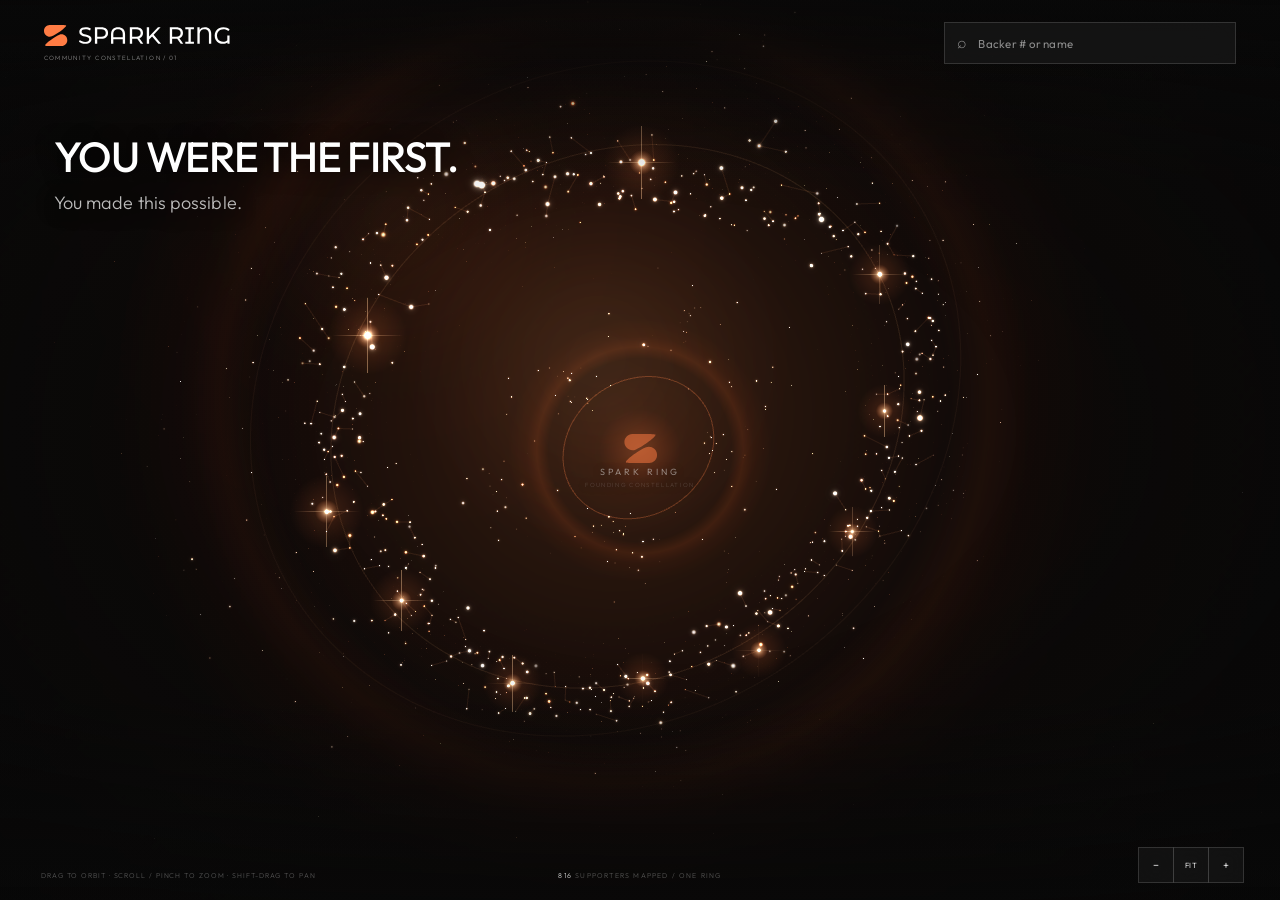
==== index.html @ a49e3fbf "Deploy iOS search zoom and mobile artifact fixes" ====
<!doctype html>
<html lang="en">
<head>
<meta charset="utf-8">
<meta name="viewport" content="width=device-width, initial-scale=1, maximum-scale=1, user-scalable=no, viewport-fit=cover">
<meta name="theme-color" content="#040404">
<title>Spark Ring — The First 853</title>
<link rel="stylesheet" href="assets/outfit.css">
<link rel="stylesheet" href="assets/app.css?v=20261102-2">
</head>
<body>
<div id="app">
  <canvas id="universe" aria-label="Interactive three-dimensional constellation of 816 Kickstarter supporters"></canvas>
  <div class="vignette" aria-hidden="true"></div>
  <div class="grain" aria-hidden="true"></div>

  <header class="topbar">
    <div class="brand" aria-label="Spark Ring">
      <div class="brand-copy">
        <img class="brand-logo" src="assets/spark-ring-logo-dark.svg" alt="Spark Ring">
        <span class="brand-sub">COMMUNITY CONSTELLATION / 01</span>
      </div>
    </div>

    <div class="search-shell" id="search-shell">
      <div class="search-box">
        <span class="search-icon" aria-hidden="true">⌕</span>
        <input id="search-input" type="search" autocomplete="off" spellcheck="false" aria-label="Search by Backer Number or username" placeholder="Backer # or name">
        <button id="search-clear" class="search-clear" type="button" aria-label="Clear search">ESC</button>
      </div>
      <div id="search-results" class="search-results" role="listbox" aria-label="Search results" hidden></div>
    </div>
  </header>

  <section class="hero" aria-label="Campaign title">
    <h1 id="headline">YOU WERE THE FIRST.</h1>
    <p class="headline-sub">You made this possible.</p>
  </section>

  <div id="label-layer" class="label-layer" aria-hidden="true"></div>

  <div id="center-brand" class="center-brand" aria-hidden="true">
    <img class="center-mark" src="assets/spark-ring-mark.svg" alt="">
    <span class="center-name">SPARK RING</span>
    <span class="center-sub">FOUNDING CONSTELLATION</span>
  </div>

  <div id="selected-label" class="selected-label" hidden aria-live="polite">
    <span class="selected-kicker">BACKER</span>
    <span class="selected-number" id="selected-number">#—</span>
    <span class="selected-name" id="selected-name">—</span>
    <span class="selected-meta" id="selected-meta">—</span>
  </div>

  <div class="hint" aria-hidden="true">DRAG TO ORBIT · SCROLL / PINCH TO ZOOM · SHIFT-DRAG TO PAN</div>
  <div class="status" aria-hidden="true"><span id="status-count">816</span> SUPPORTERS MAPPED / ONE RING</div>

  <div class="controls" aria-label="Camera controls">
    <button id="zoom-out" class="control" type="button" aria-label="Zoom out">−</button>
    <button id="reset-view" class="control reset" type="button" aria-label="Reset view">FIT</button>
    <button id="zoom-in" class="control" type="button" aria-label="Zoom in">+</button>
  </div>

  <div id="loading" class="loading">
    <img class="loading-mark" src="assets/spark-ring-mark.svg" alt="">
    <span>ASSEMBLING THE CONSTELLATION</span>
  </div>
  <div id="error" class="error" hidden></div>
</div>

<script src="vendor/three.min.js"></script>
<script src="assets/constellation-data.js"></script>
<script src="assets/app.js?v=20261102-2"></script>
</body>
</html>
---- assets/outfit.css ----
@font-face {
  font-family: 'Outfit';
  font-style: normal;
  font-weight: 100 900;
  font-display: block;
  src: url([data-uri]) format('woff2');
}
---- assets/app.css ----
:root {
  --black: #080808;
  --charcoal: #1F1F1F;
  --orange: #FF7C44;
  --white: #FFFFFF;
  --mist: #DEDEDE;
  --line: rgba(222, 222, 222, .16);
  --line-orange: rgba(255, 124, 68, .58);
  --muted: rgba(222, 222, 222, .60);
  --quiet: rgba(222, 222, 222, .36);
  --font: "Outfit", "Arial", sans-serif;
}

* { box-sizing: border-box; }
html, body { width: 100%; height: 100%; margin: 0; background: var(--black); overflow: hidden; }
body {
  color: var(--white);
  font-family: var(--font);
  font-weight: 400;
  overscroll-behavior: none;
  -webkit-font-smoothing: antialiased;
  -webkit-text-size-adjust: 100%;
  text-rendering: optimizeLegibility;
  touch-action: manipulation;
}
button, input { font: inherit; }
button { color: inherit; }
::selection { background: rgba(255, 124, 68, .32); color: var(--white); }
[hidden] { display: none !important; }

#app {
  position: fixed;
  inset: 0;
  width: 100%;
  height: 100%;
  height: 100dvh;
  overflow: hidden;
  background: var(--black);
}
#universe {
  position: absolute;
  inset: 0;
  width: 100%;
  height: 100%;
  display: block;
  touch-action: none;
  cursor: grab;
}
#universe.dragging { cursor: grabbing; }

.vignette {
  position: absolute; inset: 0; pointer-events: none; z-index: 2;
  background:
    radial-gradient(ellipse 68% 64% at 52% 48%, transparent 40%, rgba(8, 8, 8, .42) 100%),
    linear-gradient(to bottom, rgba(8, 8, 8, .52), transparent 20%, transparent 78%, rgba(8, 8, 8, .62));
}
.grain {
  display: none;
  position: absolute; inset: 0; pointer-events: none; z-index: 3; opacity: .08;
  background-image: url("data:image/svg+xml,%3Csvg xmlns='http://www.w3.org/2000/svg' width='180' height='180'%3E%3Cfilter id='n'%3E%3CfeTurbulence type='fractalNoise' baseFrequency='.82' numOctaves='2' stitchTiles='stitch'/%3E%3C/filter%3E%3Crect width='100%25' height='100%25' filter='url(%23n)' opacity='.20'/%3E%3C/svg%3E");
  mix-blend-mode: soft-light;
}

.topbar {
  position: fixed; top: 0; left: 0; right: 0; z-index: 30;
  display: flex; align-items: center; justify-content: space-between; gap: 24px;
  padding: max(22px, env(safe-area-inset-top)) clamp(18px, 3.4vw, 52px) 18px;
  pointer-events: none;
  background: linear-gradient(to bottom, rgba(8, 8, 8, .62), rgba(8, 8, 8, 0));
}
.topbar > * { pointer-events: auto; }

.brand { display: flex; align-items: flex-start; min-width: 0; user-select: none; }
.brand-copy { display: flex; flex-direction: column; gap: 8px; min-width: 0; }
.brand-logo { display: block; height: 21px; width: auto; }
.brand-sub {
  font-size: 6.2px; font-weight: 300; letter-spacing: .22em;
  color: var(--muted); white-space: nowrap;
}

.search-shell { position: relative; width: min(292px, 33vw); min-width: 186px; }
.search-box {
  display: flex; align-items: center; gap: 9px; height: 42px; padding: 0 12px;
  border: 1px solid var(--line);
  background: rgba(31, 31, 31, .52);
  backdrop-filter: blur(14px);
  transition: border-color .2s ease, background .2s ease;
}
.search-box:focus-within { border-color: var(--line-orange); background: rgba(31, 31, 31, .72); }
.search-icon { color: var(--muted); font-size: 16px; line-height: 1; transform: translateY(-1px); }
#search-input {
  flex: 1; min-width: 0; border: 0; outline: 0; background: transparent;
  color: var(--white); font-size: 11.5px; font-weight: 400; letter-spacing: .02em;
  touch-action: manipulation;
}
#search-input::placeholder { color: var(--muted); }
#search-input::-webkit-search-cancel-button,
#search-input::-webkit-search-decoration { display: none; -webkit-appearance: none; }
.search-clear {
  border: 0; background: transparent; color: var(--quiet); cursor: pointer;
  font-size: 8px; font-weight: 400; letter-spacing: .12em; padding: 4px 0 4px 5px;
}
.search-clear:hover { color: var(--mist); }

.search-results {
  position: absolute; top: calc(100% + 8px); left: 0; right: 0;
  max-height: min(46vh, 390px); overflow: auto;
  border: 1px solid var(--line);
  background: rgba(31, 31, 31, .95);
  backdrop-filter: blur(20px);
  box-shadow: 0 18px 54px rgba(0, 0, 0, .45);
  scrollbar-width: thin;
  scrollbar-color: rgba(222, 222, 222, .24) transparent;
}
.search-result {
  display: grid; grid-template-columns: 64px 1fr; gap: 10px; align-items: center;
  width: 100%; border: 0; border-bottom: 1px solid var(--line);
  background: transparent; text-align: left; padding: 11px 13px; cursor: pointer;
}
.search-result:last-child { border-bottom: 0; }
.search-result:hover, .search-result.active { background: rgba(255, 124, 68, .08); }
.result-number { color: var(--white); font-size: 13px; font-weight: 500; letter-spacing: -.01em; }
.result-name { color: var(--mist); font-size: 10.5px; font-weight: 400; line-height: 1.2; }
.result-meta {
  display: block; margin-top: 4px; color: var(--quiet);
  font-size: 7px; font-weight: 300; letter-spacing: .10em;
}
.search-empty {
  padding: 16px 13px; color: var(--quiet); font-size: 8px; font-weight: 300;
  letter-spacing: .10em; line-height: 1.7;
}

.hero {
  position: fixed; z-index: 12; pointer-events: none;
  left: clamp(18px, 4.2vw, 64px);
  top: clamp(120px, 15vh, 158px);
  max-width: min(72vw, 800px);
  text-shadow: 0 2px 20px rgba(0, 0, 0, .62);
}
#headline {
  margin: 0; color: var(--white);
  font-size: clamp(38px, 3.3vw, 56px);
  line-height: 1.02;
  letter-spacing: -.03em;
  font-weight: 500;
  white-space: nowrap;
}
.headline-sub {
  margin: 13px 0 0;
  color: rgba(222, 222, 222, .84);
  font-size: clamp(18px, 1.35vw, 22px);
  line-height: 1.3;
  letter-spacing: .005em;
  font-weight: 300;
}

.label-layer { position: fixed; inset: 0; z-index: 15; pointer-events: none; overflow: hidden; }
.star-tag {
  position: absolute; left: 0; top: 0; white-space: nowrap;
  opacity: 0; will-change: transform, opacity;
  text-shadow: 0 1px 2px rgba(0, 0, 0, .95), 0 0 8px rgba(0, 0, 0, .9);
  transition: opacity .18s ease;
}
.star-tag.visible { opacity: 1; }
.star-tag .tag-number {
  display: block; font-size: 10px; line-height: 1.05; font-weight: 500;
  color: var(--white); letter-spacing: .01em;
}
.star-tag .tag-name {
  display: block; margin-top: 2px; font-size: 7.2px; line-height: 1.1; font-weight: 300;
  color: var(--mist); letter-spacing: .02em; opacity: .72;
}

.selected-label {
  position: fixed; z-index: 22; pointer-events: none;
  transform: translate(-50%, -100%);
  padding: 9px 14px 10px;
  text-align: center; white-space: nowrap;
  background: radial-gradient(ellipse at center, rgba(31, 31, 31, .82), rgba(31, 31, 31, 0) 74%);
  text-shadow: 0 1px 3px #000, 0 0 12px rgba(0, 0, 0, .95);
}
.selected-label::after {
  content: ""; display: block; width: 1px; height: 12px;
  margin: 6px auto -17px; background: linear-gradient(var(--orange), transparent);
  opacity: .7;
}
.selected-label.below::after {
  position: absolute; top: -12px; left: 50%;
  width: 1px; height: 12px; margin: 0;
  background: linear-gradient(transparent, var(--orange));
}
.selected-kicker {
  display: block; font-size: 6.5px; font-weight: 500; letter-spacing: .24em;
  color: var(--orange); margin-bottom: 4px;
}
.selected-number {
  display: block; font-size: clamp(20px, 2vw, 25px); line-height: 1;
  font-weight: 500; color: var(--white); letter-spacing: -.02em;
}
.selected-name {
  display: block; margin-top: 5px; font-size: 10.5px; font-weight: 300;
  color: var(--mist); letter-spacing: .03em;
}
.selected-meta {
  display: block; margin-top: 5px; color: var(--quiet);
  font-size: 6.5px; font-weight: 300; letter-spacing: .10em;
}

.center-brand {
  position: fixed; z-index: 10; pointer-events: none;
  transform: translate(-50%, 0);
  display: flex; flex-direction: column; align-items: center;
  text-align: center; opacity: 0; transition: opacity .35s ease;
  text-shadow: 0 1px 8px rgba(0, 0, 0, .8);
}
.center-brand.visible { opacity: .92; }
.center-mark { display: block; width: 34px; height: auto; margin-bottom: 3px; }
.center-name { font-size: 9px; font-weight: 400; letter-spacing: .34em; color: var(--mist); }
.center-sub { margin-top: 4px; font-size: 6px; font-weight: 300; letter-spacing: .22em; color: var(--quiet); }

.hint {
  position: fixed; z-index: 20; left: clamp(18px, 3.2vw, 48px);
  bottom: max(20px, env(safe-area-inset-bottom));
  color: var(--quiet); font-size: 7px; font-weight: 300;
  letter-spacing: .13em; pointer-events: none;
}
.status {
  position: fixed; z-index: 20; left: 50%; bottom: max(20px, env(safe-area-inset-bottom));
  transform: translateX(-50%);
  color: var(--quiet); font-size: 7px; font-weight: 300;
  letter-spacing: .17em; pointer-events: none; white-space: nowrap;
}
.status span { color: var(--mist); }

.controls {
  position: fixed; z-index: 24; right: clamp(16px, 2.8vw, 42px);
  bottom: max(17px, env(safe-area-inset-bottom));
  display: flex; align-items: center; gap: 0;
}
.control {
  min-width: 36px; height: 36px; padding: 0 9px;
  border: 1px solid var(--line);
  background: rgba(31, 31, 31, .48);
  backdrop-filter: blur(12px);
  color: var(--mist); font-size: 11px; font-weight: 400; cursor: pointer;
  transition: color .18s ease, border-color .18s ease, background .18s ease;
}
.control + .control { margin-left: -1px; }
.control:hover { color: var(--white); border-color: var(--line-orange); background: rgba(31, 31, 31, .72); }
.control.reset { font-size: 7.5px; letter-spacing: .10em; }

.loading {
  position: fixed; inset: 0; z-index: 60;
  display: flex; align-items: center; justify-content: center; gap: 14px;
  background: var(--black); color: var(--mist);
  font-size: 8px; font-weight: 300; letter-spacing: .24em;
  transition: opacity .8s ease, visibility .8s ease;
}
.loading.done { opacity: 0; visibility: hidden; }
.loading-mark { display: block; width: 30px; height: auto; opacity: .72; animation: brand-pulse 2.3s ease-in-out infinite; }
@keyframes brand-pulse { 0%, 100% { opacity: .42; } 50% { opacity: .9; } }
.error {
  position: fixed; inset: 0; z-index: 70; display: grid; place-items: center;
  background: var(--black); color: var(--mist); font-size: 11px; font-weight: 400;
  line-height: 1.8; padding: 30px; text-align: center;
}

@media (max-width: 900px) {
  .brand-logo { height: 18px; }
  .search-shell { width: min(260px, 36vw); min-width: 176px; }
}

@media (max-width: 760px) {
  .topbar { padding: max(16px, env(safe-area-inset-top)) 16px 12px; gap: 10px; }
  .brand-logo { height: 17px; }
  .brand-sub { display: none; }
  .search-shell { width: min(184px, 47vw); min-width: 140px; }
  .search-box { height: 39px; padding: 0 9px; gap: 7px; }
  #search-input { font-size: 16px; }
  #search-input::placeholder { font-size: 12.5px; }
  .search-clear { font-size: 7px; }
  .search-results { max-height: 50vh; }
  .result-number { font-size: 12px; }
  .result-name { font-size: 10px; }
  .hero { top: 92px; left: 18px; max-width: 94vw; }
  .grain { display: none; }
  #headline { font-size: clamp(29px, 7.4vw, 34px); line-height: 1.02; }
  .headline-sub { margin-top: 11px; font-size: 17px; }
  .hint { display: none; }
  .status {
    display: block;
    bottom: calc(max(13px, env(safe-area-inset-bottom)) + 43px);
    font-size: 6px;
    letter-spacing: .10em;
  }
  .controls { right: 14px; bottom: max(13px, env(safe-area-inset-bottom)); }
  .control { min-width: 33px; height: 33px; }
  .selected-label { max-width: 78vw; }
  .center-mark { width: 28px; }
  .center-name { font-size: 8px; }
  .center-sub { font-size: 5.5px; }
}

@media (max-width: 390px) {
  .brand-logo { height: 14px; }
  .search-shell { width: 44vw; min-width: 136px; }
  .topbar { gap: 9px; }
  .hero { top: 86px; }
  #headline { font-size: clamp(28px, 7.4vw, 30px); }
}

@media (prefers-reduced-motion: reduce) {
  *, *::before, *::after { animation-duration: .001ms !important; transition-duration: .001ms !important; }
}

/* The full-screen noise blend is a known weak spot on mobile GPU compositors. */
@media (pointer: coarse) {
  .grain { display: none; }
}
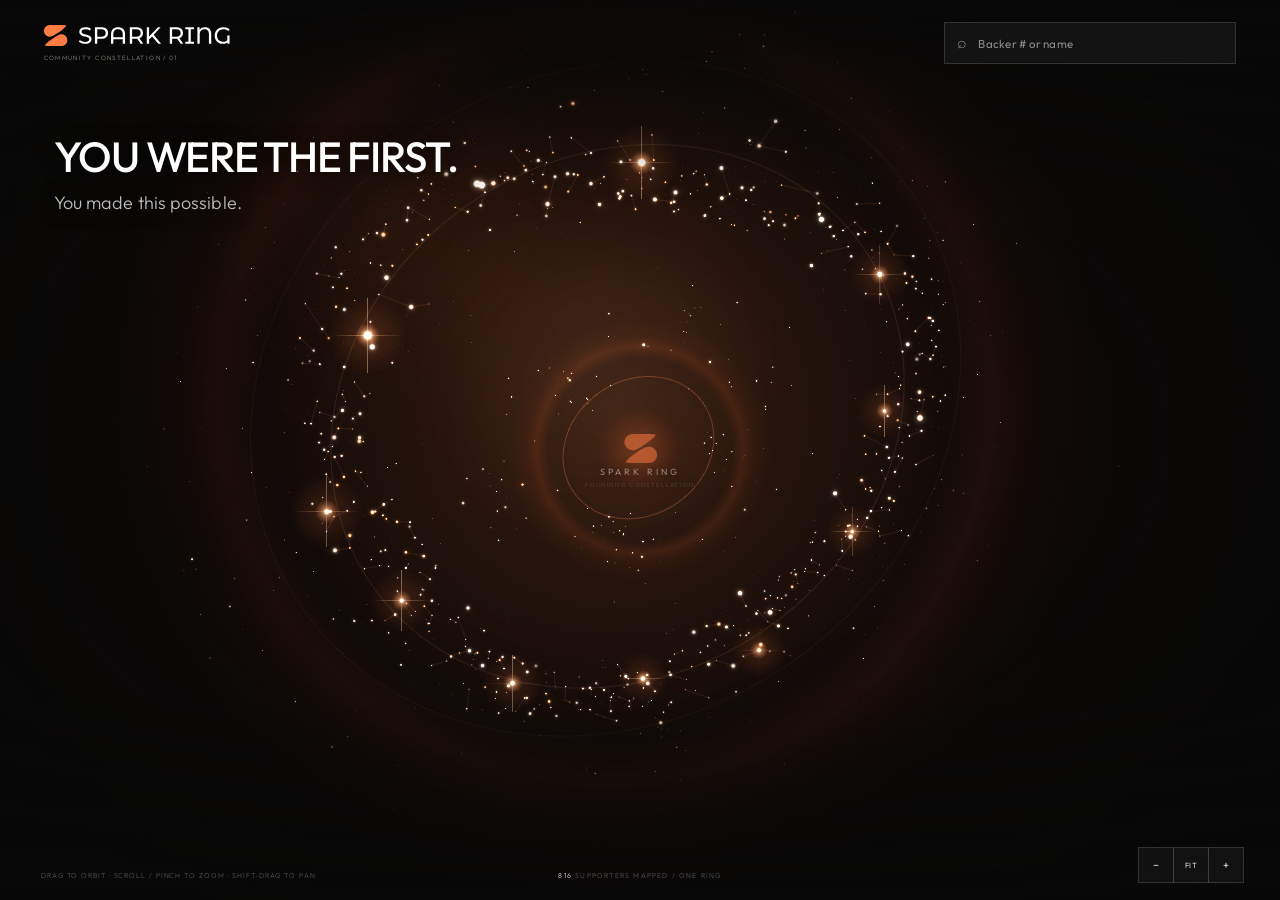
==== commit 2fa2c127: "Deploy GLSL mobile black-spot fix" ====
--- a/index.html
+++ b/index.html
@@ -6,7 +6,7 @@
 <meta name="theme-color" content="#040404">
 <title>Spark Ring — The First 853</title>
 <link rel="stylesheet" href="assets/outfit.css">
-<link rel="stylesheet" href="assets/app.css?v=20261102-2">
+<link rel="stylesheet" href="assets/app.css?v=20261102-3">
 </head>
 <body>
 <div id="app">
@@ -70,6 +70,6 @@
 
 <script src="vendor/three.min.js"></script>
 <script src="assets/constellation-data.js"></script>
-<script src="assets/app.js?v=20261102-2"></script>
+<script src="assets/app.js?v=20261102-3"></script>
 </body>
 </html>
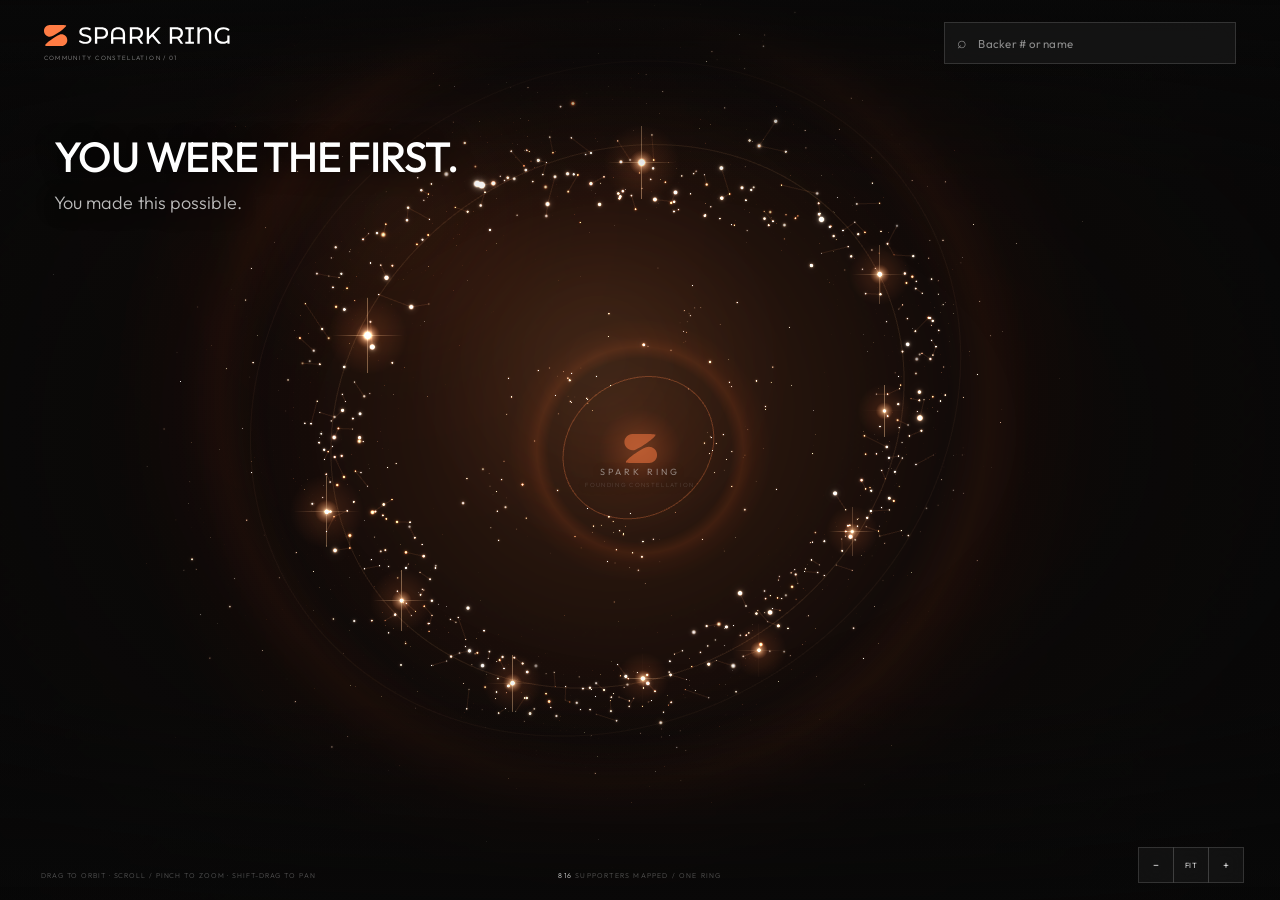
==== commit ac03fa81: "Deploy mobile tile-GPU compatibility fix" ====
--- a/index.html
+++ b/index.html
@@ -6,7 +6,7 @@
 <meta name="theme-color" content="#040404">
 <title>Spark Ring — The First 853</title>
 <link rel="stylesheet" href="assets/outfit.css">
-<link rel="stylesheet" href="assets/app.css?v=20261102-3">
+<link rel="stylesheet" href="assets/app.css?v=20261102-4">
 </head>
 <body>
 <div id="app">
@@ -70,6 +70,6 @@
 
 <script src="vendor/three.min.js"></script>
 <script src="assets/constellation-data.js"></script>
-<script src="assets/app.js?v=20261102-3"></script>
+<script src="assets/app.js?v=20261102-4"></script>
 </body>
 </html>
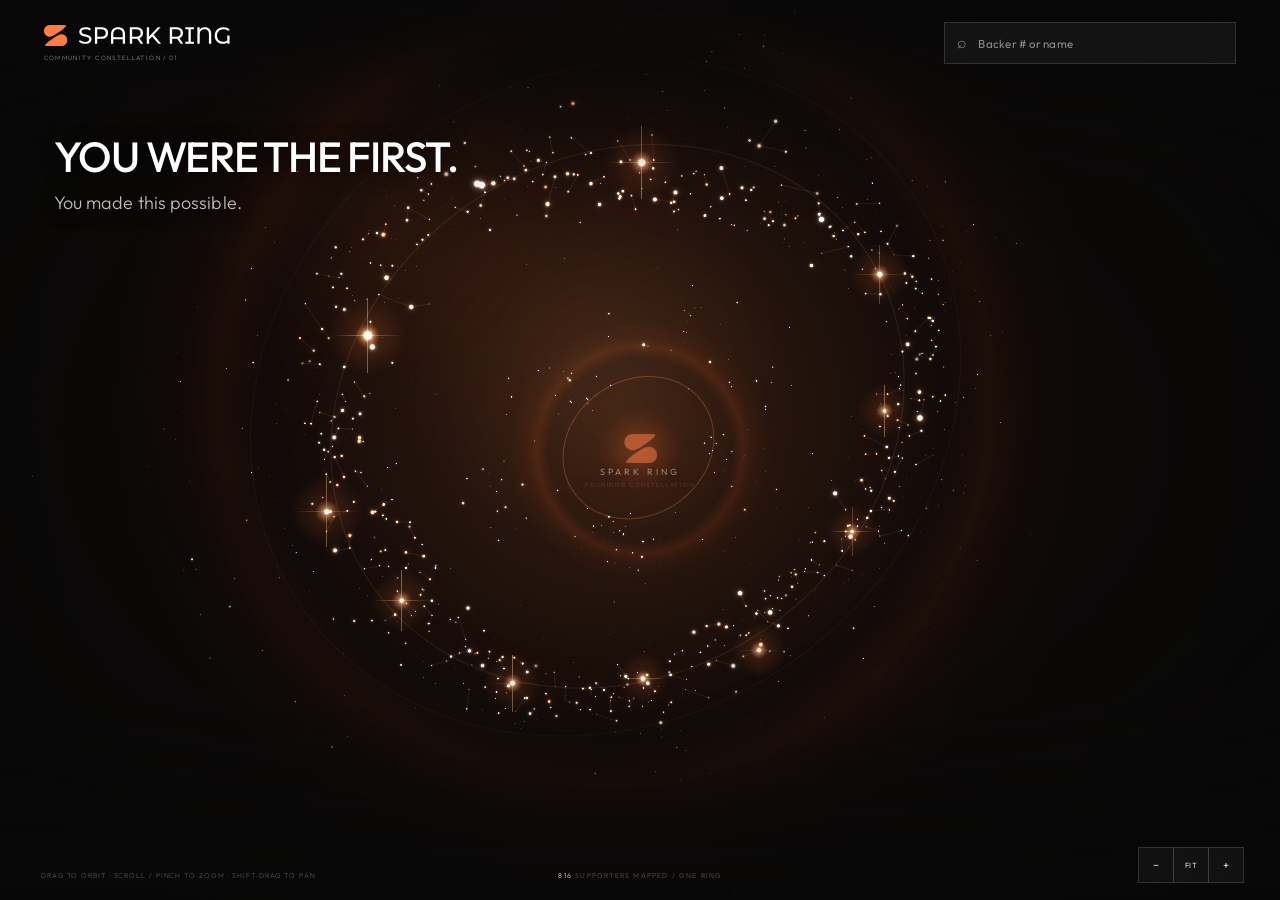
==== commit dfc7c8d0: "Deploy mobile layer diagnostics" ====
--- a/index.html
+++ b/index.html
@@ -6,7 +6,7 @@
 <meta name="theme-color" content="#040404">
 <title>Spark Ring — The First 853</title>
 <link rel="stylesheet" href="assets/outfit.css">
-<link rel="stylesheet" href="assets/app.css?v=20261102-4">
+<link rel="stylesheet" href="assets/app.css?v=20261102-5">
 </head>
 <body>
 <div id="app">
@@ -70,6 +70,6 @@
 
 <script src="vendor/three.min.js"></script>
 <script src="assets/constellation-data.js"></script>
-<script src="assets/app.js?v=20261102-4"></script>
+<script src="assets/app.js?v=20261102-5"></script>
 </body>
 </html>
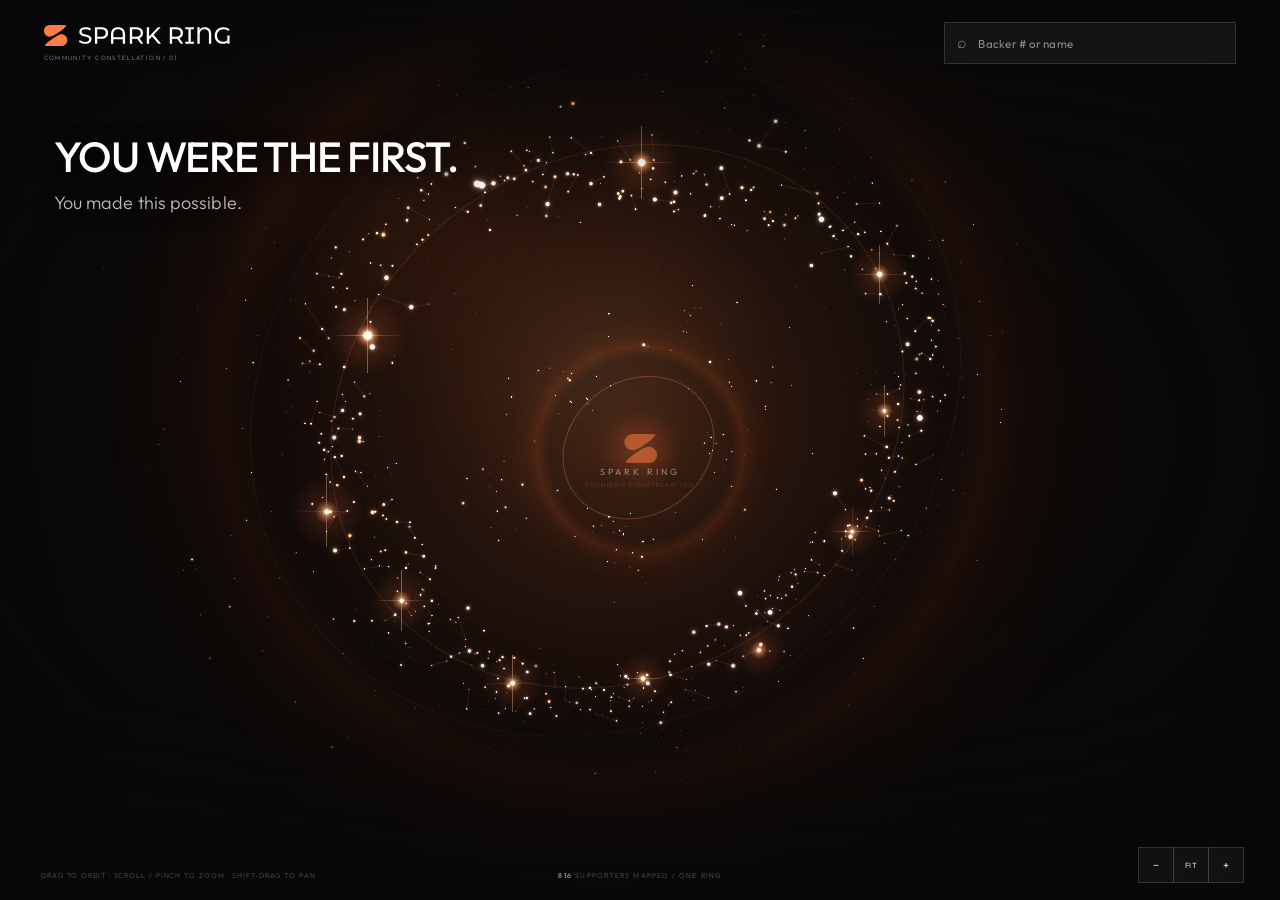
==== commit 2ee171ff: "Deploy grey-background layer diagnostics" ====
--- a/index.html
+++ b/index.html
@@ -6,7 +6,7 @@
 <meta name="theme-color" content="#040404">
 <title>Spark Ring — The First 853</title>
 <link rel="stylesheet" href="assets/outfit.css">
-<link rel="stylesheet" href="assets/app.css?v=20261102-5">
+<link rel="stylesheet" href="assets/app.css?v=20261102-6">
 </head>
 <body>
 <div id="app">
@@ -70,6 +70,6 @@
 
 <script src="vendor/three.min.js"></script>
 <script src="assets/constellation-data.js"></script>
-<script src="assets/app.js?v=20261102-5"></script>
+<script src="assets/app.js?v=20261102-6"></script>
 </body>
 </html>
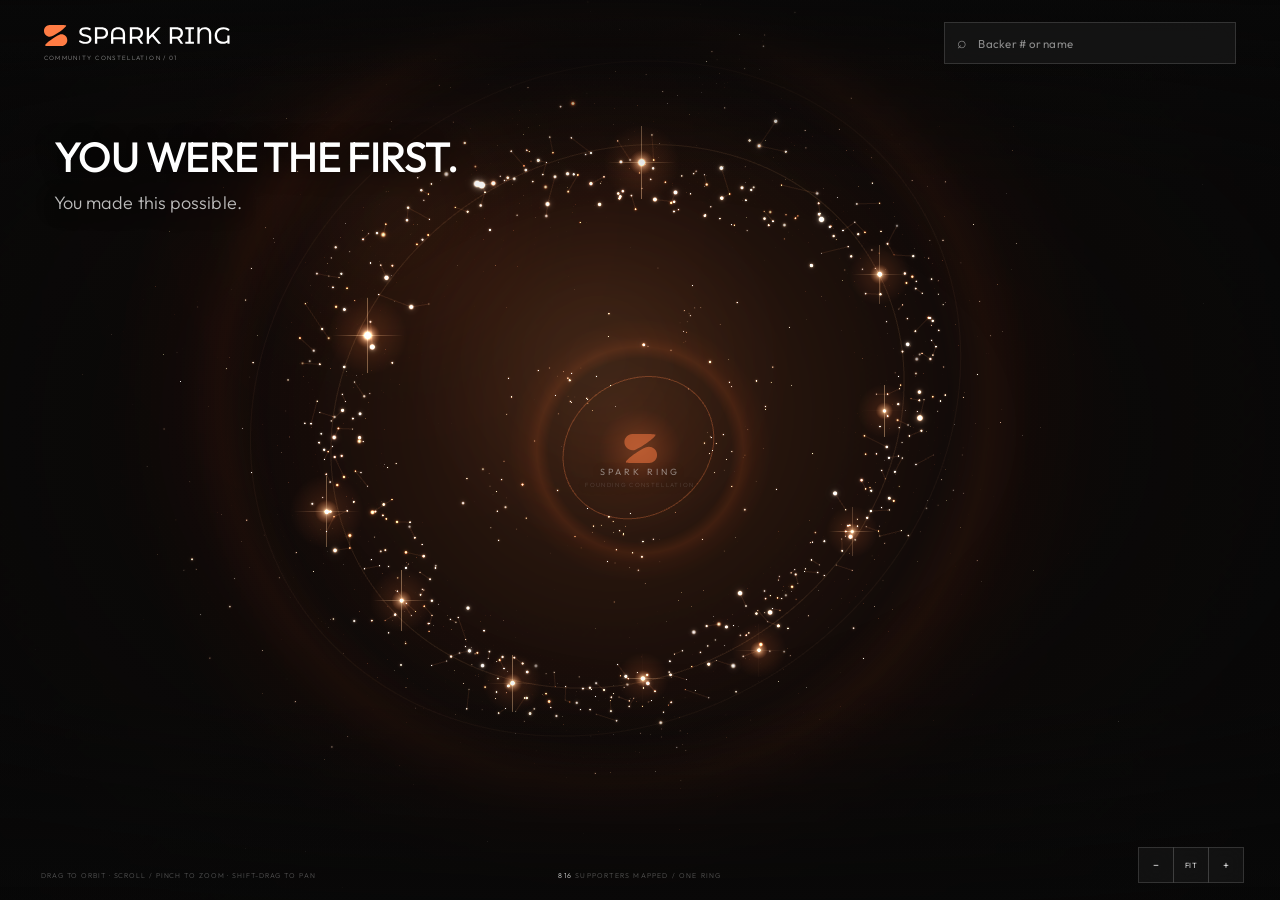
==== commit fdebcc4f: "Deploy warm-base mobile coverage fix" ====
--- a/index.html
+++ b/index.html
@@ -6,7 +6,7 @@
 <meta name="theme-color" content="#040404">
 <title>Spark Ring — The First 853</title>
 <link rel="stylesheet" href="assets/outfit.css">
-<link rel="stylesheet" href="assets/app.css?v=20261102-6">
+<link rel="stylesheet" href="assets/app.css?v=20261102-7">
 </head>
 <body>
 <div id="app">
@@ -70,6 +70,6 @@
 
 <script src="vendor/three.min.js"></script>
 <script src="assets/constellation-data.js"></script>
-<script src="assets/app.js?v=20261102-6"></script>
+<script src="assets/app.js?v=20261102-7"></script>
 </body>
 </html>
--- a/assets/app.css
+++ b/assets/app.css
@@ -271,6 +271,7 @@
 }
 
 @media (max-width: 760px) {
+  html, body, #app { background: #140b07; }
   .topbar { padding: max(16px, env(safe-area-inset-top)) 16px 12px; gap: 10px; }
   .brand-logo { height: 17px; }
   .brand-sub { display: none; }
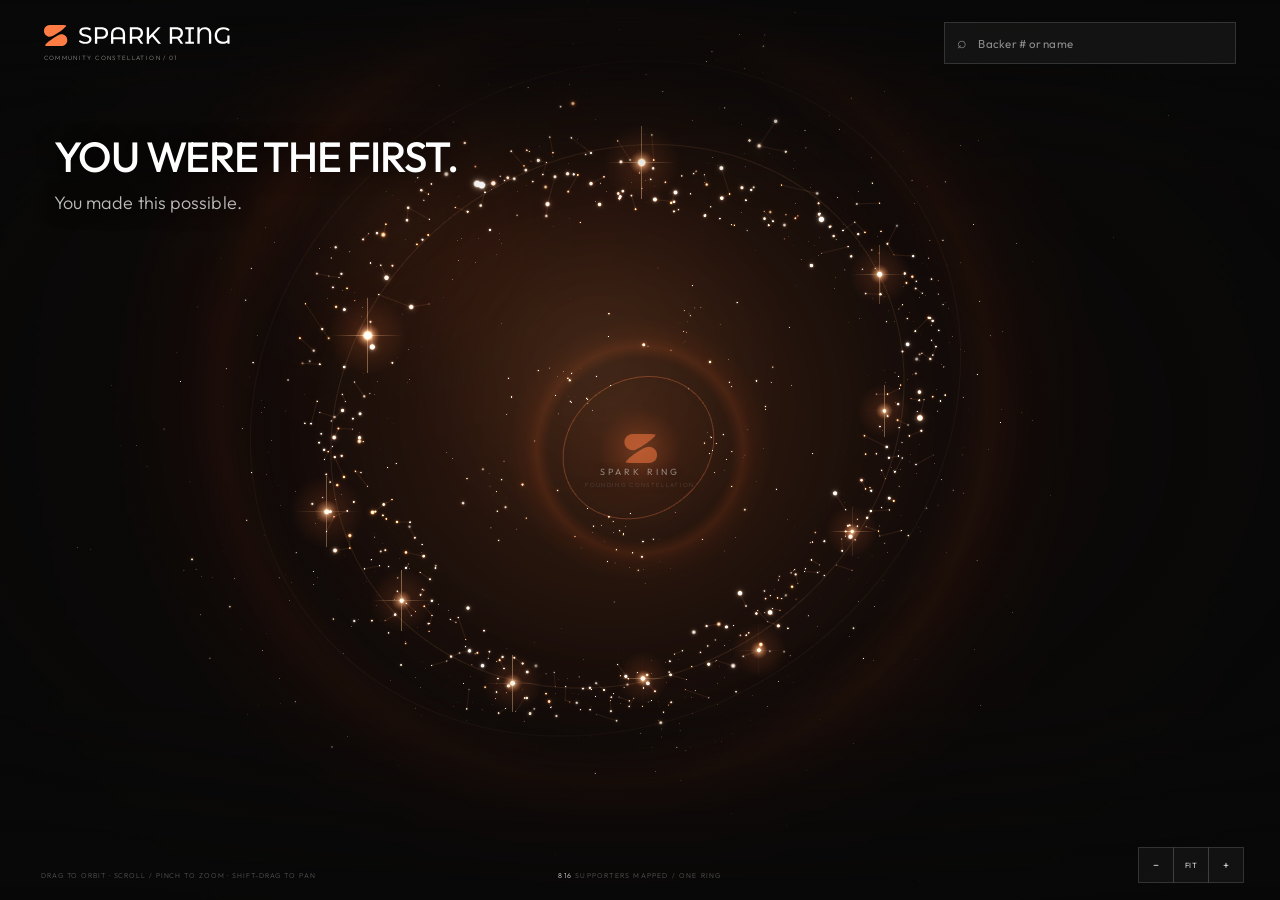
==== commit bc62df44: "Deploy black-background isolation modes" ====
--- a/index.html
+++ b/index.html
@@ -6,7 +6,7 @@
 <meta name="theme-color" content="#040404">
 <title>Spark Ring — The First 853</title>
 <link rel="stylesheet" href="assets/outfit.css">
-<link rel="stylesheet" href="assets/app.css?v=20261102-7">
+<link rel="stylesheet" href="assets/app.css?v=20261102-8">
 </head>
 <body>
 <div id="app">
@@ -70,6 +70,6 @@
 
 <script src="vendor/three.min.js"></script>
 <script src="assets/constellation-data.js"></script>
-<script src="assets/app.js?v=20261102-7"></script>
+<script src="assets/app.js?v=20261102-8"></script>
 </body>
 </html>
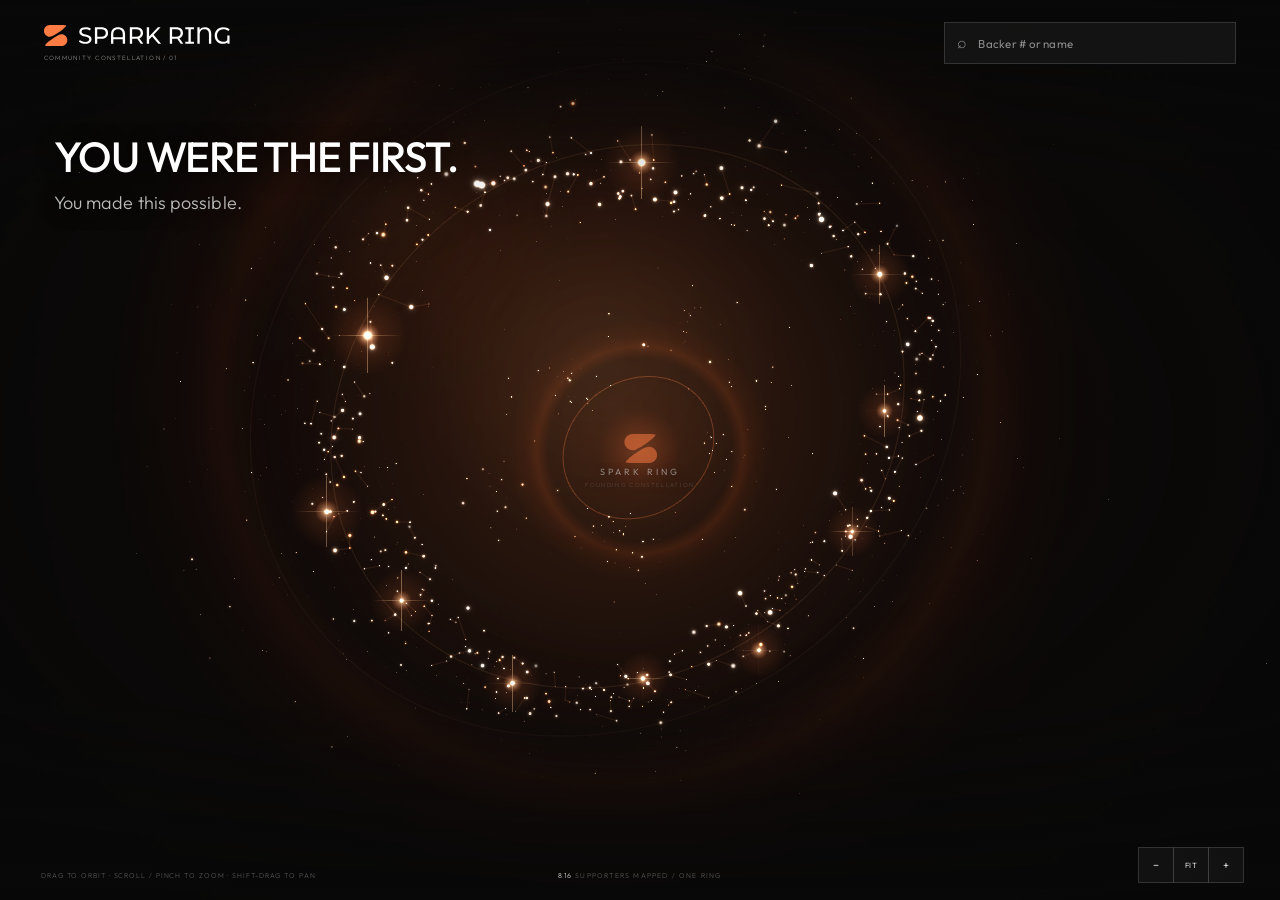
==== commit cc87697b: "Deploy mobile CSS-atmosphere replacement" ====
--- a/index.html
+++ b/index.html
@@ -6,7 +6,7 @@
 <meta name="theme-color" content="#040404">
 <title>Spark Ring — The First 853</title>
 <link rel="stylesheet" href="assets/outfit.css">
-<link rel="stylesheet" href="assets/app.css?v=20261102-8">
+<link rel="stylesheet" href="assets/app.css?v=20261102-9">
 </head>
 <body>
 <div id="app">
@@ -70,6 +70,6 @@
 
 <script src="vendor/three.min.js"></script>
 <script src="assets/constellation-data.js"></script>
-<script src="assets/app.js?v=20261102-8"></script>
+<script src="assets/app.js?v=20261102-9"></script>
 </body>
 </html>
--- a/assets/app.css
+++ b/assets/app.css
@@ -271,7 +271,13 @@
 }
 
 @media (max-width: 760px) {
-  html, body, #app { background: #140b07; }
+  html, body {
+    background:
+      radial-gradient(ellipse at 50% 47%, rgba(118, 48, 20, .30) 0%, rgba(58, 25, 12, .16) 38%, rgba(20, 11, 7, 0) 72%),
+      radial-gradient(ellipse at 38% 64%, rgba(92, 36, 14, .16), rgba(20, 11, 7, 0) 62%),
+      #140b07;
+  }
+  #app { background: transparent; }
   .topbar { padding: max(16px, env(safe-area-inset-top)) 16px 12px; gap: 10px; }
   .brand-logo { height: 17px; }
   .brand-sub { display: none; }
